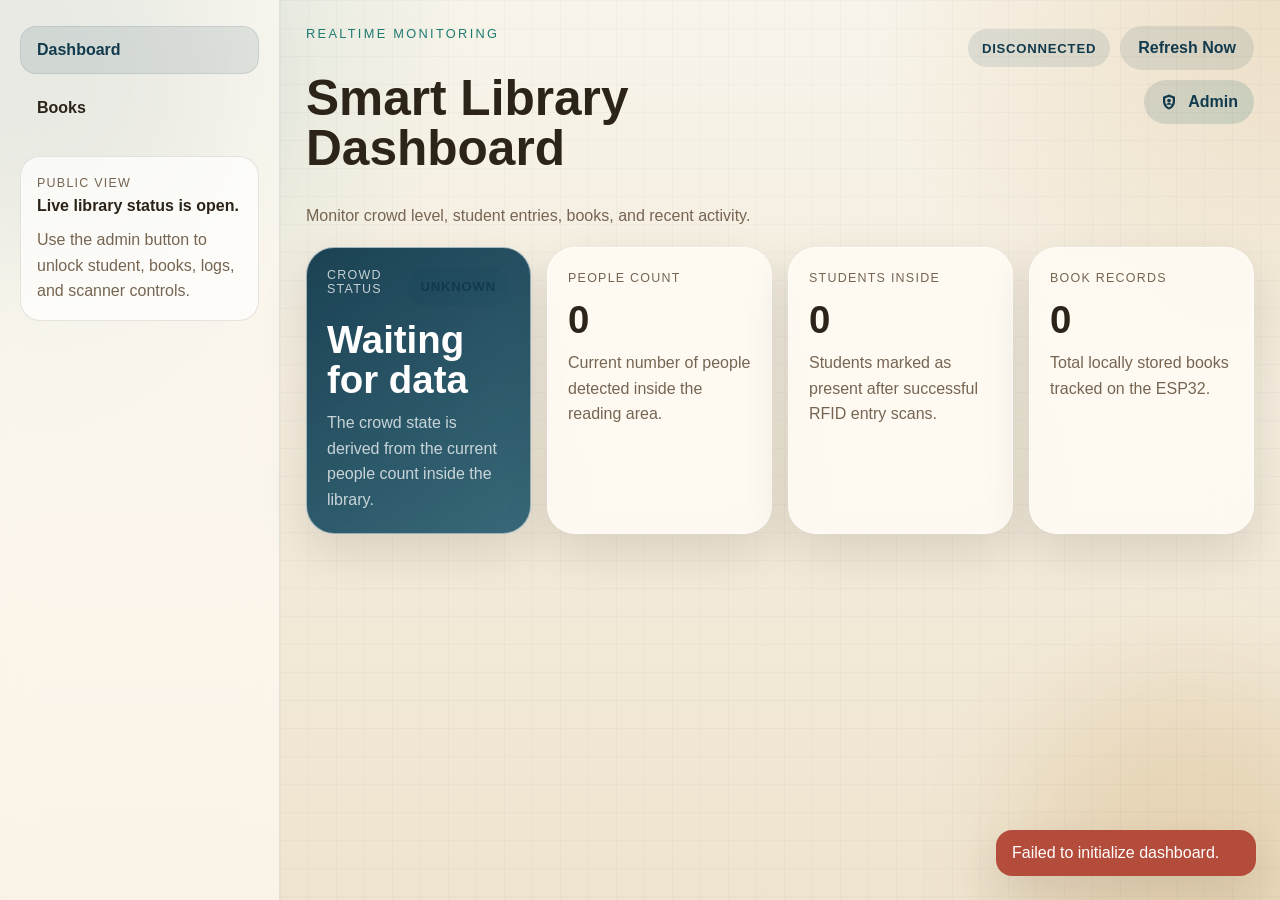
==== index.html @ f6515e4e "renamed folders" ====
<!DOCTYPE html>
<html lang="en">
<head>
  <meta charset="UTF-8">
  <meta name="viewport" content="width=device-width, initial-scale=1.0, maximum-scale=1.0, user-scalable=yes">
  <title>Smart Library Dashboard</title>
  <link rel="stylesheet" href="smart_library.css">
</head>
<body>
  <div class="background-glow background-glow-left"></div>
  <div class="background-glow background-glow-right"></div>

  <div id="appShell" class="shell">
    <aside class="sidebar">
      <div class="brand-block" style="display: none;">
        <p class="eyebrow">Embedded Admin</p>
        <h2>Library Node</h2>
        <p class="brand-copy">ESP32 access point, local server, and local storage in one device.</p>
      </div>
      <nav class="sidebar-nav" aria-label="Primary">
        <button class="nav-link active" data-view="dashboardView" type="button">Dashboard</button>
        <button class="nav-link admin-only" data-view="studentsView" type="button">Students</button>
        <button class="nav-link" data-view="booksView" type="button">Books</button>
        <button class="nav-link admin-only" data-view="logsView" type="button">Logs</button>
        <button class="nav-link admin-only" data-view="actionsView" type="button">Actions</button>
      </nav>

      <div id="publicNotice" class="sidebar-card public-notice">
        <span class="meta-label">Public View</span>
        <strong>Live library status is open.</strong>
        <p class="brand-copy">Use the admin button to unlock student, books, logs, and scanner controls.</p>
      </div>

      <div class="sidebar-footer admin-only">
        <div class="sidebar-card">
          <span class="meta-label">Access Point</span>
          <strong id="apNameLabel">Library-ESP32</strong>
        </div>
        <div class="sidebar-card">
          <span class="meta-label">Local Address</span>
          <strong id="ipAddressLabel">192.168.4.1</strong>
        </div>
      </div>
    </aside>

    <div class="content-shell">
      <header class="topbar">
        <div>
          <p class="eyebrow">Realtime Monitoring</p>
          <h1>Smart Library Dashboard</h1>
          <p class="topbar-copy">Monitor crowd level, student entries, books, and recent activity.</p>
        </div>

        <div class="topbar-actions">
          <span id="connectionBadge" class="status-chip status-neutral">Disconnected</span>
          <button id="refreshButton" class="secondary-button" type="button">Refresh Now</button>
          <button id="adminLoginButton" class="admin-button" type="button" aria-label="Admin login">
            <svg viewBox="0 0 24 24" aria-hidden="true" focusable="false">
              <path d="M12 2 4 5v6c0 5 3.4 9.7 8 11 4.6-1.3 8-6 8-11V5l-8-3Zm0 3.2 5 1.9v3.9c0 3.7-2.2 7.1-5 8.4-2.8-1.3-5-4.7-5-8.4V7.1l5-1.9Zm0 2.3a2.5 2.5 0 1 0 0 5 2.5 2.5 0 0 0 0-5Zm-4 8.3c1.1-1.8 2.6-2.8 4-2.8s2.9 1 4 2.8H8Z"></path>
            </svg>
            <span>Admin</span>
          </button>
          <div id="adminProfile" class="admin-profile hidden" aria-label="Administrator">
            <span class="admin-avatar">👤</span>
            <span class="admin-label">Admin</span>
          </div>
          <button id="logoutButton" class="ghost-button hidden" type="button">Logout</button>
        </div>
      </header>

      <main class="main-content">
        <section id="dashboardView" class="view active">
          <div class="card-grid">
            <article class="info-card crowd-card">
              <div class="card-head">
                <span class="meta-label">Crowd Status</span>
                <span id="crowdBadge" class="status-chip status-neutral">Unknown</span>
              </div>
              <h3 id="crowdValue">Waiting for data</h3>
              <p class="card-copy">The crowd state is derived from the current people count inside the library.</p>
            </article>

            <article class="info-card">
              <span class="meta-label">People Count</span>
              <h3 id="peopleCountValue">0</h3>
              <p class="card-copy">Current number of people detected inside the reading area.</p>
            </article>

            <article class="info-card">
              <span class="meta-label">Students Inside</span>
              <h3 id="studentsInsideValue">0</h3>
              <p class="card-copy">Students marked as present after successful RFID entry scans.</p>
            </article>

            <article class="info-card">
              <span class="meta-label">Book Records</span>
              <h3 id="booksTotalValue">0</h3>
              <p class="card-copy">Total locally stored books tracked on the ESP32.</p>
            </article>
          </div>

          <div class="dashboard-grid">
            <article id="esp32StatusPanel" class="panel admin-only">
              <div class="panel-head">
                <div>
                  <span class="meta-label">System Health</span>
                  <h2>ESP32 Status</h2>
                </div>
                <span id="lastSyncLabel" class="subtle-text">Never synced</span>
              </div>

              <div class="health-grid">
                <div class="health-item">
                  <span class="meta-label">Free Heap</span>
                  <strong id="heapValue">0 B</strong>
                </div>
                <div class="health-item">
                  <span class="meta-label">Storage Used</span>
                  <strong id="storageValue">0%</strong>
                </div>
                <div class="health-item">
                  <span class="meta-label">Server State</span>
                  <strong id="serverStateValue">Idle</strong>
                </div>
                <div class="health-item">
                  <span class="meta-label">Uptime</span>
                  <strong id="uptimeValue">0s</strong>
                </div>
              </div>
            </article>

            <article class="panel admin-only">
              <div class="panel-head">
                <div>
                  <span class="meta-label">Recent Activity</span>
                  <h2>Live Feed</h2>
                </div>
              </div>
              <ul id="activityFeed" class="activity-feed"></ul>
            </article>
          </div>
        </section>

        <section id="studentsView" class="view">
          <article class="panel">
            <div class="panel-head">
              <div>
                <span class="meta-label">RFID Attendance</span>
                <h2>Students</h2>
              </div>
              <span id="studentTableMeta" class="subtle-text">0 records</span>
            </div>

            <div class="table-shell">
              <table>
                <thead>
                  <tr>
                    <th>ID</th>
                    <th>Name</th>
                    <th>Status</th>
                    <th>Entry Time</th>
                    <th>Exit Time</th>
                    <th class="admin-only">Actions</th>
                  </tr>
                </thead>
                <tbody id="studentsTableBody"></tbody>
              </table>
            </div>
          </article>
        </section>

        <!-- Books View – Bookshelf layout -->
        <section id="booksView" class="view">
          <article class="panel bookshelf-panel">
            <div class="panel-head">
              <div>
                <span class="meta-label">Barcode Inventory</span>
                <h2>Books</h2>
              </div>
              <div class="panel-actions">
                <!-- Admin camera trigger -->
                <button id="cameraAddBookBtn" class="camera-trigger admin-only" type="button" title="Add book via camera">
                  <svg viewBox="0 0 24 24" width="20" height="20" fill="currentColor">
                    <path d="M4 4h3l2-2h6l2 2h3a2 2 0 0 1 2 2v12a2 2 0 0 1-2 2H4a2 2 0 0 1-2-2V6a2 2 0 0 1 2-2zm8 3a5 5 0 1 0 0 10 5 5 0 0 0 0-10zm0 2a3 3 0 1 1 0 6 3 3 0 0 1 0-6z"/>
                  </svg>
                  <span>Scan Book</span>
                </button>
                <!-- Public borrow button (visible to non-admin) -->
                <button id="publicBorrowBtn" class="borrow-trigger public-only" type="button">
                  <span>📖 Borrow a Book</span>
                </button>
                <span id="bookShelfMeta" class="subtle-text">0 books</span>
              </div>
            </div>
                        <!-- Bookshelf container (dynamic) -->
            <div id="bookshelfContainer" class="bookshelf-container">
              <!-- Shelves will be rendered here by JavaScript -->
              <div class="empty-state">Loading bookshelf...</div>
            </div>
          </article>
        </section>

        <section id="logsView" class="view">
          <article class="panel">
            <div class="panel-head">
              <div>
                <span class="meta-label">Local Event History</span>
                <h2>Logs</h2>
              </div>
              <span id="logsTableMeta" class="subtle-text">0 events</span>
            </div>

            <div class="table-shell">
              <table>
                <thead>
                  <tr>
                    <th>Time</th>
                    <th>Type</th>
                    <th>Message</th>
                  </tr>
                </thead>
                <tbody id="logsTableBody"></tbody>
              </table>
            </div>
          </article>
        </section>

        <section id="actionsView" class="view">
          <div class="action-grid">
            <article class="panel">
              <div class="panel-head">
                <div>
                  <span class="meta-label">Manual Test Tool</span>
                  <h2>RFID Transaction</h2>
                </div>
              </div>

              <form id="rfidForm" class="action-form" novalidate>
                <label class="field">
                  <span>Student ID</span>
                  <input id="rfidIdInput" name="studentId" type="text" placeholder="Example: STU-1001" required>
                </label>

                <label class="field">
                  <span>Student Name</span>
                  <input id="rfidNameInput" name="studentName" type="text" placeholder="Example: Sara Hassan">
                </label>

                <label class="field">
                  <span>Action</span>
                  <select id="rfidActionInput" name="rfidAction">
                    <option value="toggle">Toggle Entry / Exit</option>
                    <option value="entry">Force Entry</option>
                    <option value="exit">Force Exit</option>
                  </select>
                </label>

                <button id="rfidSubmitButton" type="submit" class="primary-button">Send RFID Scan</button>
                <p class="form-help">Posts JSON to <code>/rfid</code> and refreshes the local tables after success.</p>
              </form>
            </article>

            <article class="panel">
              <div class="panel-head">
                <div>
                  <span class="meta-label">Manual Test Tool</span>
                  <h2>Barcode Transaction</h2>
                </div>
              </div>

              <form id="barcodeForm" class="action-form" novalidate>
                <label class="field">
                  <span>Book Code</span>
                  <input id="barcodeCodeInput" name="bookCode" type="text" placeholder="Example: BK-2001" required>
                </label>

                <label class="field">
                  <span>Book Title</span>
                  <input id="barcodeTitleInput" name="bookTitle" type="text" placeholder="Example: Embedded Systems Basics">
                </label>

                <label class="field">
                  <span>Author</span>
                  <input id="barcodeAuthorInput" name="bookAuthor" type="text" placeholder="Example: A. Naguib">
                </label>

                <label class="field">
                  <span>Action</span>
                  <select id="barcodeActionInput" name="barcodeAction">
                    <option value="lookup">Check Status</option>
                    <option value="add">Add Book</option>
                    <option value="borrow">Borrow Book</option>
                    <option value="return">Return Book</option>
                  </select>
                </label>

                <label class="field">
                  <span>Holder Student ID</span>
                  <input id="barcodeHolderInput" name="holderId" type="text" placeholder="Optional for borrow / return">
                </label>

                <button id="barcodeSubmitButton" type="submit" class="primary-button">Send Barcode Scan</button>
                <p class="form-help">Posts JSON to <code>/barcode</code> for lookup, add, borrow, or return operations.</p>
              </form>
            </article>
          </div>
        </section>
      </main>
    </div>
  </div>

  <!-- Login Modal -->
  <div id="loginModal" class="modal hidden" role="dialog" aria-modal="true" aria-labelledby="loginModalTitle">
    <div class="modal-backdrop" data-close-modal="true"></div>
    <div class="modal-card">
      <button id="closeLoginModalButton" class="modal-close" type="button" aria-label="Close admin login">X</button>

      <div class="login-copy modal-copy">
        <p class="eyebrow">Admin Access</p>
        <h2 id="loginModalTitle">Unlock Dashboard Controls</h2>
        <p class="login-text">
          Public users can view the library status. Admin login unlocks student records, books, logs, and scan actions.
        </p>
        <div class="login-meta">
          <div class="meta-item">
            <span class="meta-label">Default Username</span>
            <strong>admin</strong>
          </div>
          <div class="meta-item">
            <span class="meta-label">Default Password</span>
            <strong>library123</strong>
          </div>
        </div>
      </div>

      <form id="loginForm" class="login-form modal-form" novalidate>
        <label class="field">
          <span>Username</span>
          <input id="usernameInput" name="username" type="text" placeholder="Enter admin username" autocomplete="username" required>
        </label>

        <label class="field">
          <span>Password</span>
          <input id="passwordInput" name="password" type="password" placeholder="Enter password" autocomplete="current-password" required>
        </label>

        <button type="submit" class="primary-button">Unlock Dashboard</button>
        <p id="loginError" class="form-error" aria-live="polite"></p>
      </form>
    </div>
  </div>

  <!-- Book Tooltip (for shelf hover) -->
  <div id="bookTooltip" class="book-tooltip hidden"></div>

  <!-- Book Detail Card (enlarged view) -->
  <div id="bookCard" class="book-card hidden">
    <div class="book-card-inner">
      <button class="book-card-close" id="closeBookCardBtn" type="button">✕</button>
      <div class="book-card-cover" id="bookCardCover">
        <span class="book-card-title" id="bookCardTitle"></span>
      </div>
      <div class="book-card-body">
        <div class="book-card-status" id="bookCardStatus"></div>
        <div class="book-card-author" id="bookCardAuthor"></div>
        <div class="book-card-borrower" id="bookCardBorrower"></div>
      </div>
    </div>
  </div>

  <!-- Camera Capture Modal -->
  <div id="cameraModal" class="modal hidden" role="dialog" aria-modal="true" aria-labelledby="cameraModalTitle">
    <div class="modal-backdrop" data-close-modal="true"></div>
    <div class="modal-card camera-modal-card">
      <button class="modal-close" id="closeCameraModalBtn" type="button">✕</button>
      <div class="camera-modal-content">
        <h3 id="cameraModalTitle">Add New Book</h3>
        
        <div id="step1Barcode">
          <p class="camera-hint">Step 1: Scan the book's barcode (Mandatory)</p>
          <div id="admin-qr-reader" style="width:100%; border-radius: 12px; overflow: hidden; border: 1px solid var(--line);"></div>
        </div>

        <div id="step2Cover" class="hidden">
          <p class="camera-hint" style="color: var(--green); font-weight: bold;">✅ Barcode Scanned! Now, capture the cover.</p>
          <div class="camera-preview">
            <video id="cameraVideo" autoplay playsinline></video>
            <canvas id="cameraCanvas" class="hidden"></canvas>
          </div>
          <div class="camera-controls">
            <button id="capturePhotoBtn" class="primary-button" type="button">Capture Cover</button>
            <button id="retakePhotoBtn" class="secondary-button hidden" type="button">Retake</button>
          </div>
        </div>

        <form id="cameraBookForm" class="action-form hidden" novalidate style="margin-top: 16px;">
          <label class="field">
            <span>Book Code (Auto-filled)</span>
            <input id="cameraBookCode" type="text" readonly required style="background: var(--line); cursor: not-allowed;">
          </label>
          <label class="field">
            <span>Title</span>
            <input id="cameraBookTitle" type="text" placeholder="Example: Embedded Systems" required>
          </label>
          <label class="field">
            <span>Author</span>
            <input id="cameraBookAuthor" type="text" placeholder="Author name">
          </label>
          <input type="hidden" id="cameraImageData">
          <button type="submit" class="primary-button" style="width: 100%;">Save to ESP32 & SD Card</button>
        </form>
      </div>
    </div>
  </div>

  <!-- Edit Student Modal -->
  <div id="editStudentModal" class="modal hidden" role="dialog" aria-modal="true" aria-labelledby="editStudentModalTitle">
    <div class="modal-backdrop" data-close-modal="true"></div>
    <div class="modal-card small-modal">
      <button class="modal-close" id="closeEditStudentModalBtn" type="button">✕</button>
      <h3 id="editStudentModalTitle">Edit Student Name</h3>
      <form id="editStudentForm" class="modal-form" novalidate>
        <input type="hidden" id="editStudentId">
        <label class="field">
          <span>Full Name</span>
          <input id="editStudentName" type="text" placeholder="Student name" required>
        </label>
        <button type="submit" class="primary-button">Save Changes</button>
        <p id="editStudentError" class="form-error"></p>
      </form>
    </div>
  </div>

  <!-- Delete Confirmation Modal -->
  <div id="deleteConfirmModal" class="modal hidden" role="dialog" aria-modal="true">
    <div class="modal-backdrop" data-close-modal="true"></div>
    <div class="modal-card small-modal confirm-modal">
      <h3>Confirm Deletion</h3>
      <p id="deleteConfirmMessage">Are you sure you want to remove this student?</p>
      <div class="modal-actions">
        <button id="confirmDeleteBtn" class="danger-button">Delete</button>
        <button class="secondary-button" data-close-modal="true">Cancel</button>
      </div>
    </div>
  </div>

  <!-- Student Borrow Flow Modal -->
  <div id="borrowFlowModal" class="modal hidden" role="dialog" aria-modal="true" aria-labelledby="borrowFlowTitle">
    <div class="modal-backdrop" data-close-modal="true"></div>
    <div class="modal-card small-modal borrow-modal">
      <button class="modal-close" id="closeBorrowModalBtn" type="button">✕</button>
      <h3 id="borrowFlowTitle">Borrow a Book</h3>
      <div id="borrowStep1" class="borrow-step">
        <p class="step-hint">Step 1: Enter book code or scan barcode</p>
        
        <button id="startScannerBtn" class="secondary-button" type="button" style="width: 100%; margin-bottom: 16px; display: flex; justify-content: center; align-items: center; gap: 8px;">
          <svg width="20" height="20" viewBox="0 0 24 24" fill="none" stroke="currentColor" stroke-width="2" stroke-linecap="round" stroke-linejoin="round">
            <path d="M3 7V5a2 2 0 0 1 2-2h2"></path><path d="M17 3h2a2 2 0 0 1 2 2v2"></path><path d="M21 17v2a2 2 0 0 1-2 2h-2"></path><path d="M7 21H5a2 2 0 0 1-2-2v-2"></path>
            <line x1="7" y1="12" x2="17" y2="12"></line>
          </svg>
          Open Camera to Scan
        </button>

        <div id="qr-reader" class="hidden" style="width:100%; margin-bottom: 16px; border-radius: 12px; overflow: hidden; border: 1px solid var(--line);"></div>
        
        <label class="field">
          <span>Book Code</span>
          <input id="borrowBookCode" type="text" placeholder="Example: BK-01" required>
        </label>
        <div style="display: flex; gap: 8px; margin-top: 12px;">
          <button id="nextToStep2" class="primary-button" type="button" style="flex: 1;">Next: Scan RFID</button>
          <button id="nextToNationalId" class="secondary-button" type="button" style="flex: 1;">Use National ID</button>
        </div>
      </div>
      <div id="borrowStep2" class="borrow-step hidden">
        <p class="step-hint">Step 2: Scan your student RFID card</p>
        <label class="field">
          <span>Student ID</span>
          <input id="borrowStudentId" type="text" placeholder="Scan or enter student ID" required>
        </label>
        <div class="step-actions">
          <button id="backToStep1" class="secondary-button">Back</button>
          <button id="confirmBorrow" class="primary-button">Confirm Borrow</button>
        </div>
      </div>
      <div id="borrowStep3" class="borrow-step hidden">
        <div class="borrow-success">
          <span class="success-icon">✅</span>
          <p class="success-message">Borrow successful!</p>
          <p id="borrowResultDetails" class="result-details"></p>
          <button id="closeBorrowSuccess" class="primary-button">Done</button>
        </div>
      </div>
      <p id="borrowError" class="form-error"></p>
    </div>
  </div>

  <div id="toast" class="toast" role="status" aria-live="polite"></div>

  <script src="/html5-qrcode.min.js"></script>
  <script src="smart_library.js"></script>
</body>
</html>
---- smart_library.css ----
:root {
  --bg: #f4efe4;
  --bg-deep: #e7dcc7;
  --surface: rgba(255, 252, 245, 0.86);
  --surface-strong: #fffdf8;
  --line: rgba(58, 45, 31, 0.12);
  --text: #2c2319;
  --muted: #766552;
  --navy: #113a4d;
  --teal: #1f7a72;
  --amber: #b67416;
  --red: #b14334;
  --green: #2d6f4a;
  --shadow: 0 18px 45px rgba(32, 25, 17, 0.12);
  --radius-xl: 28px;
  --radius-lg: 20px;
  --radius-md: 14px;
  --radius-sm: 10px;
  --sidebar-width: 280px;
  --font-ui: "Trebuchet MS", "Segoe UI", sans-serif;
  --font-heading: Georgia, "Times New Roman", serif;
}

*,
*::before,
*::after {
  box-sizing: border-box;
}

html {
  scroll-behavior: smooth;
}

body {
  margin: 0;
  min-height: 100vh;
  font-family: var(--font-ui);
  color: var(--text);
  background:
    radial-gradient(circle at top left, rgba(31, 122, 114, 0.18), transparent 30%),
    radial-gradient(circle at top right, rgba(182, 116, 22, 0.16), transparent 26%),
    linear-gradient(180deg, #f8f4ea 0%, #efe4cf 100%);
  overflow-x: hidden;
}

body.modal-open {
  overflow: hidden;
  overflow-y: auto;
}

img,
svg,
canvas {
  max-width: 100%;
}

body::before {
  content: "";
  position: fixed;
  inset: 0;
  background-image:
    linear-gradient(rgba(17, 58, 77, 0.028) 1px, transparent 1px),
    linear-gradient(90deg, rgba(17, 58, 77, 0.028) 1px, transparent 1px);
  background-size: 28px 28px;
  pointer-events: none;
  z-index: 0;
}

button,
input,
select {
  font: inherit;
}

button {
  cursor: pointer;
  /* Improve touch targets */
  min-height: 44px;
  min-width: 44px;
}

.background-glow {
  position: fixed;
  width: 340px;
  height: 340px;
  border-radius: 999px;
  filter: blur(56px);
  opacity: 0.36;
  pointer-events: none;
  z-index: 0;
}

.background-glow-left {
  top: -80px;
  left: -120px;
  background: rgba(17, 58, 77, 0.42);
}

.background-glow-right {
  right: -80px;
  bottom: -120px;
  background: rgba(182, 116, 22, 0.38);
}

.hidden {
  display: none !important;
}

/* Conditional visibility classes */
body:not(.authenticated) .admin-only {
  display: none;
}

body.authenticated .public-only {
  display: none;
}

body:not(.authenticated) .dashboard-grid {
  grid-template-columns: 1fr;
}

body.authenticated .public-notice {
  display: none;
}

.eyebrow {
  margin: 0 0 8px;
  font-size: 0.8rem;
  letter-spacing: 0.18em;
  text-transform: uppercase;
  color: var(--teal);
}

.meta-label {
  font-size: 0.78rem;
  letter-spacing: 0.1em;
  text-transform: uppercase;
  color: var(--muted);
}

.subtle-text {
  color: var(--muted);
  font-size: 0.92rem;
}

/* ===== Layout ===== */
.shell {
  position: relative;
  z-index: 1;
  display: grid;
  grid-template-columns: var(--sidebar-width) 1fr;
  min-height: 100vh;
}

.sidebar {
  display: flex;
  flex-direction: column;
  gap: 24px;
  padding: 26px 20px;
  border-right: 1px solid rgba(17, 58, 77, 0.1);
  background: rgba(255, 251, 243, 0.68);
  backdrop-filter: blur(16px);
}

.brand-block {
  padding: 18px;
  border-radius: var(--radius-xl);
  background: linear-gradient(180deg, rgba(255, 255, 255, 0.84), rgba(246, 239, 226, 0.92));
  border: 1px solid var(--line);
}

.brand-copy {
  margin: 12px 0 0;
  color: var(--muted);
  line-height: 1.6;
}

.sidebar-nav {
  display: grid;
  gap: 10px;
}

.nav-link {
  display: flex;
  align-items: center;
  justify-content: flex-start;
  padding: 14px 16px;
  border: 1px solid transparent;
  border-radius: 16px;
  background: transparent;
  color: var(--text);
  font-weight: 700;
  transition: background 0.2s ease, border-color 0.2s ease;
}

.nav-link.active {
  background: rgba(17, 58, 77, 0.1);
  border-color: rgba(17, 58, 77, 0.1);
  color: var(--navy);
}

.sidebar-footer {
  display: grid;
  gap: 12px;
  margin-top: auto;
}

.sidebar-card {
  padding: 16px;
  border-radius: var(--radius-lg);
  background: rgba(255, 255, 255, 0.7);
  border: 1px solid var(--line);
}

.sidebar-card strong {
  display: block;
  margin-top: 6px;
}

.public-notice p {
  margin-bottom: 0;
}

.content-shell {
  padding: 26px;
  min-width: 0;
}

.topbar {
  display: flex;
  align-items: flex-start;
  justify-content: space-between;
  gap: 18px;
  margin-bottom: 22px;
}

.topbar h1 {
  font-size: clamp(2rem, 4vw, 3.1rem);
  line-height: 1;
}

.topbar-copy {
  margin: 10px 0 0;
  color: var(--muted);
}

.topbar-actions {
  display: flex;
  flex-wrap: wrap;
  gap: 10px;
  align-items: center;
  justify-content: flex-end;
}

.main-content {
  display: grid;
  gap: 18px;
  min-width: 0;
}

.view {
  display: none;
}

.view.active {
  display: block;
  animation: fadeUp 0.35s ease;
}

@keyframes fadeUp {
  from { opacity: 0; transform: translateY(10px); }
  to { opacity: 1; transform: translateY(0); }
}

.card-grid {
  display: grid;
  grid-template-columns: repeat(auto-fit, minmax(220px, 1fr));
  gap: 16px;
  margin-bottom: 18px;
}

.info-card,
.panel {
  border-radius: var(--radius-xl);
  background: var(--surface);
  border: 1px solid rgba(255, 255, 255, 0.55);
  box-shadow: var(--shadow);
  backdrop-filter: blur(16px);
}

.info-card {
  padding: 20px;
}

.card-head,
.panel-head {
  display: flex;
  align-items: flex-start;
  justify-content: space-between;
  gap: 12px;
}

.info-card h3 {
  margin: 14px 0 10px;
  font-size: clamp(1.5rem, 3vw, 2.5rem);
  line-height: 1.05;
}

.card-copy {
  margin: 0;
  color: var(--muted);
  line-height: 1.6;
}

.crowd-card {
  background: linear-gradient(145deg, rgba(17, 58, 77, 0.96), rgba(30, 86, 106, 0.88));
  color: #fff;
}

.crowd-card .meta-label,
.crowd-card .card-copy {
  color: rgba(255, 255, 255, 0.74);
}

.dashboard-grid,
.action-grid {
  display: grid;
  grid-template-columns: 1.1fr 0.9fr;
  gap: 18px;
}

.panel {
  padding: 22px;
}

.health-grid {
  display: grid;
  grid-template-columns: repeat(auto-fit, minmax(160px, 1fr));
  gap: 14px;
  margin-top: 20px;
}

.health-item {
  padding: 16px;
  border-radius: 18px;
  background: rgba(255, 255, 255, 0.62);
  border: 1px solid var(--line);
}

.health-item strong {
  display: block;
  margin-top: 10px;
  font-size: 1.18rem;
}

.activity-feed {
  list-style: none;
  margin: 18px 0 0;
  padding: 0;
  display: grid;
  gap: 12px;
}

.activity-feed li {
  padding: 14px 16px;
  border-radius: 18px;
  background: rgba(255, 255, 255, 0.62);
  border: 1px solid var(--line);
}

.activity-title {
  display: flex;
  align-items: center;
  justify-content: space-between;
  gap: 10px;
  margin-bottom: 8px;
  font-weight: 700;
}

.activity-message {
  margin: 0;
  color: var(--muted);
  line-height: 1.55;
}

.table-shell {
  overflow: auto;
  margin-top: 18px;
  border-radius: 18px;
  border: 1px solid var(--line);
  background: rgba(255, 255, 255, 0.6);
  min-width: 0;
}

table {
  width: 100%;
  border-collapse: collapse;
  min-width: 720px;
}

thead th {
  position: sticky;
  top: 0;
  background: rgba(244, 239, 228, 0.92);
  color: var(--navy);
  z-index: 1;
}

th,
td {
  padding: 14px 16px;
  border-bottom: 1px solid var(--line);
  text-align: left;
  vertical-align: top;
}

tbody tr:hover {
  background: rgba(17, 58, 77, 0.03);
}

.pill {
  display: inline-flex;
  align-items: center;
  justify-content: center;
  min-width: 96px;
  padding: 8px 12px;
  border-radius: 999px;
  font-size: 0.82rem;
  font-weight: 700;
  text-transform: uppercase;
  letter-spacing: 0.06em;
}

.status-chip {
  display: inline-flex;
  align-items: center;
  justify-content: center;
  min-height: 38px;
  padding: 8px 14px;
  border-radius: 999px;
  font-size: 0.82rem;
  font-weight: 700;
  letter-spacing: 0.06em;
  text-transform: uppercase;
}

.status-empty { background: rgba(45, 111, 74, 0.14); color: var(--green); }
.status-moderate { background: rgba(182, 116, 22, 0.14); color: var(--amber); }
.status-crowded { background: rgba(177, 67, 52, 0.14); color: var(--red); }
.status-inside, .status-available, .status-success { background: rgba(45, 111, 74, 0.14); color: var(--green); }
.status-outside, .status-borrowed, .status-warning { background: rgba(182, 116, 22, 0.14); color: var(--amber); }
.status-error, .status-overdue { background: rgba(177, 67, 52, 0.14); color: var(--red); }
.status-neutral { background: rgba(17, 58, 77, 0.1); color: var(--navy); }

.empty-state {
  padding: 24px;
  color: var(--muted);
  text-align: center;
}

/* ===== Admin Profile ===== */
.admin-profile {
  display: flex;
  align-items: center;
  gap: 8px;
  padding: 6px 14px 6px 10px;
  border-radius: 999px;
  background: rgba(17, 58, 77, 0.08);
  border: 1px solid var(--line);
}

.admin-avatar {
  font-size: 1.4rem;
  line-height: 1;
}

.admin-label {
  font-weight: 700;
  font-size: 0.9rem;
  color: var(--navy);
}

/* ===== Student Actions ===== */
.student-actions {
  display: flex;
  gap: 8px;
}

.icon-btn {
  background: none;
  border: 1px solid var(--line);
  border-radius: 8px;
  width: 32px;
  height: 32px;
  display: inline-flex;
  align-items: center;
  justify-content: center;
  color: var(--muted);
  transition: all 0.2s;
  padding: 0;
}

.icon-btn:hover {
  background: var(--surface-strong);
  border-color: var(--navy);
  color: var(--navy);
  transform: translateY(-1px);
}

.icon-btn.danger:hover {
  border-color: var(--red);
  color: var(--red);
}

/* ===== Bookshelf ===== */
.bookshelf-panel .panel-actions {
  display: flex;
  align-items: center;
  gap: 16px;
  flex-wrap: wrap;
}

.camera-trigger,
.borrow-trigger {
  display: flex;
  align-items: center;
  gap: 8px;
  padding: 8px 16px;
  border-radius: 999px;
  background: linear-gradient(135deg, var(--navy), #1c596d);
  color: #fff;
  border: none;
  font-weight: 600;
  transition: all 0.2s;
  min-height: 44px;
}

.borrow-trigger {
  background: linear-gradient(135deg, var(--teal), #2a9d8f);
}

.camera-trigger:hover,
.borrow-trigger:hover {
  transform: translateY(-2px);
  box-shadow: 0 8px 20px rgba(17, 58, 77, 0.3);
}

.bookshelf-container {
  margin-top: 20px;
}

.shelf-row {
  margin-bottom: 32px;
}

.shelf-label {
  font-family: var(--font-ui);
  font-size: 0.75rem;
  letter-spacing: 0.1em;
  text-transform: uppercase;
  color: var(--muted);
  margin-bottom: 8px;
  padding-left: 4px;
}

.shelf-scene {
  perspective: 900px;
  perspective-origin: 50% 120%;
}

.shelf-books {
  display: flex;
  gap: 6px;
  flex-wrap: nowrap;
  /* إضافة السطر التالي لتوسيط الكتب في الرف */
  justify-content: center;
  overflow-x: auto;
  padding: 1.2rem 1.2rem 0.4rem;
  background: rgba(0, 0, 0, 0.05);
  border-radius: 8px 8px 0 0;
  border: 1px solid var(--line);
  border-bottom: none;
  transform: rotateX(8deg);
  transform-origin: bottom center;
  transform-style: preserve-3d;
  scrollbar-width: none;
  min-height: 140px;
}

.shelf-books::-webkit-scrollbar {
  display: none;
}

.shelf-plank {
  height: 14px;
  background: linear-gradient(180deg, #a07040 0%, #7a5020 60%, #4a3010 100%);
  border-radius: 0 0 6px 6px;
  border: 1px solid rgba(0, 0, 0, 0.3);
  border-top: 2px solid #c8a070;
  box-shadow: 0 6px 12px rgba(0, 0, 0, 0.2);
}

/* Book spine */
.book {
  width: 46px;
  min-width: 46px;
  height: 120px;
  border-radius: 2px 6px 6px 2px;
  cursor: pointer;
  transition: transform 0.25s cubic-bezier(0.4, 0, 0.2, 1), box-shadow 0.25s;
  position: relative;
  display: flex;
  align-items: center;
  justify-content: center;
  border-left: 4px solid rgba(255, 255, 255, 0.15);
  flex-shrink: 0;
  box-shadow: 2px 4px 8px rgba(0, 0, 0, 0.2);
}

.book:hover {
  transform: translateY(-12px) scale(1.04);
  box-shadow: 0 12px 24px rgba(0, 0, 0, 0.3);
  z-index: 2;
}

.book.grabbed {
  transform: translateY(-36px) scale(1.2) rotate(-3deg) !important;
  box-shadow: 0 24px 48px rgba(0, 0, 0, 0.4), 0 0 0 3px var(--accent, var(--teal));
  z-index: 10;
  cursor: grabbing;
}

/* ... الأكواد السابقة الخاصة بـ .book ... */

.book.borrowed {
  opacity: 0.5;
  filter: grayscale(0.8);
  cursor: not-allowed;
  border: 2px dashed var(--red); /* إطار أحمر متقطع للفت الانتباه */
}

/* إضافة ملصق كلمة "مستعار" فوق الكتاب */
.borrowed-label {
  position: absolute;
  top: 50%;
  left: 50%;
  transform: translate(-50%, -50%) rotate(-90deg); /* تدوير النص ليتناسب مع الكتاب الرأسي */
  background: var(--red);
  color: white;
  padding: 4px 8px;
  font-size: 0.65rem;
  font-weight: bold;
  border-radius: 4px;
  pointer-events: none; /* لكي لا يعيق الضغط على الكتاب */
  text-transform: uppercase;
  letter-spacing: 0.1em;
  box-shadow: 0 2px 4px rgba(0,0,0,0.4);
}

/* ... باقي أكواد CSS مثل .book-spine ... */

.book-spine {
  writing-mode: vertical-lr;
  text-orientation: mixed;
  transform: rotate(180deg);
  font-size: 0.55rem;
  font-weight: 600;
  color: rgba(255, 255, 255, 0.95);
  line-height: 1.3;
  padding: 4px 0;
  max-height: 100px;
  overflow: hidden;
  text-overflow: ellipsis;
  white-space: nowrap;
  letter-spacing: 0.02em;
  pointer-events: none;
  text-shadow: 0 1px 2px rgba(0, 0, 0, 0.3);
}

/* ===== Book Tooltip ===== */
.book-tooltip {
  position: fixed;
  background: var(--surface-strong);
  border: 1px solid var(--line);
  border-radius: 12px;
  padding: 14px 18px;
  min-width: 200px;
  max-width: 280px;
  z-index: 200;
  pointer-events: none;
  box-shadow: var(--shadow);
  backdrop-filter: blur(8px);
}

.book-tooltip.show {
  display: block;
}

.tt-title {
  font-family: var(--font-heading);
  font-size: 1rem;
  font-weight: 700;
  margin-bottom: 6px;
  line-height: 1.3;
}

.tt-status {
  font-size: 0.8rem;
  display: flex;
  align-items: center;
  gap: 6px;
  font-weight: 600;
}

.tt-status.available { color: var(--green); }
.tt-status.borrowed { color: var(--amber); }

.tt-borrower {
  font-size: 0.8rem;
  color: var(--muted);
  margin-top: 6px;
}

/* ===== Book Card (enlarged) ===== */
.book-card {
  position: fixed;
  z-index: 300;
  pointer-events: none;
  animation: bookPop 0.25s ease-out;
}

.book-card.show {
  pointer-events: auto;
}

@keyframes bookPop {
  from { opacity: 0; transform: scale(0.7) rotate(-4deg); }
  to { opacity: 1; transform: scale(1) rotate(0deg); }
}

.book-card-inner {
  width: 180px;
  background: var(--surface-strong);
  border: 1px solid var(--line);
  border-radius: 14px;
  overflow: hidden;
  box-shadow: var(--shadow);
  backdrop-filter: blur(12px);
}

.book-card-cover {
  height: 200px;
  display: flex;
  align-items: center;
  justify-content: center;
  padding: 1rem;
  position: relative;
  background-size: cover;
}

.book-card-title {
  font-family: var(--font-heading);
  font-size: 0.9rem;
  font-weight: 700;
  text-align: center;
  color: #fff;
  text-shadow: 0 2px 6px rgba(0, 0, 0, 0.5);
  line-height: 1.3;
}

.book-card-close {
  position: absolute;
  top: 8px;
  right: 8px;
  width: 26px;
  height: 26px;
  border-radius: 50%;
  background: rgba(0, 0, 0, 0.5);
  border: none;
  color: #fff;
  font-size: 0.9rem;
  cursor: pointer;
  display: flex;
  align-items: center;
  justify-content: center;
}

.book-card-body {
  padding: 14px 16px;
  border-top: 1px solid var(--line);
}

.book-card-status {
  font-weight: 700;
  font-size: 0.8rem;
  display: flex;
  align-items: center;
  gap: 6px;
  margin-bottom: 4px;
}

.book-card-status.available { color: var(--green); }
.book-card-status.borrowed { color: var(--amber); }

.book-card-author,
.book-card-borrower {
  font-size: 0.8rem;
  color: var(--muted);
  margin-top: 4px;
}

/* ===== Modals ===== */
.modal {
  position: fixed;
  inset: 0;
  z-index: 5;
  display: grid;
  place-items: center;
  padding: 24px;
  overflow-y: auto;
}

.modal-backdrop {
  position: absolute;
  inset: 0;
  background: rgba(22, 18, 13, 0.46);
  backdrop-filter: blur(8px);
}

.modal-card {
  position: relative;
  z-index: 1;
  width: min(920px, 100%);
  display: grid;
  grid-template-columns: 1.05fr 0.95fr;
  gap: 18px;
  padding: 24px;
  border-radius: 30px;
  border: 1px solid rgba(255, 255, 255, 0.55);
  background: rgba(255, 252, 245, 0.95);
  box-shadow: var(--shadow);
}

.small-modal {
  max-width: 420px;
  display: block;
  padding: 28px;
}

.confirm-modal {
  text-align: center;
}

.modal-actions {
  display: flex;
  gap: 12px;
  justify-content: center;
  margin-top: 24px;
}

.danger-button {
  background: var(--red);
  color: #fff;
  border: none;
  border-radius: 999px;
  padding: 12px 24px;
  font-weight: 700;
  transition: all 0.2s;
  min-height: 44px;
}

.danger-button:hover {
  background: #9a3024;
  transform: translateY(-1px);
  box-shadow: 0 8px 16px rgba(177, 67, 52, 0.3);
}

/* ===== Borrow Flow Modal ===== */
.borrow-modal {
  max-width: 400px;
}

.borrow-step {
  margin-top: 16px;
}

.step-hint {
  color: var(--muted);
  margin-bottom: 16px;
  font-size: 0.95rem;
}

.step-actions {
  display: flex;
  gap: 12px;
  margin-top: 20px;
}

.borrow-success {
  text-align: center;
  padding: 20px 0;
}

.success-icon {
  font-size: 3rem;
  display: block;
  margin-bottom: 16px;
}

.success-message {
  font-size: 1.3rem;
  font-weight: 700;
  color: var(--green);
  margin-bottom: 8px;
}

.result-details {
  color: var(--muted);
  margin-bottom: 24px;
}

/* ===== Camera Modal ===== */
.camera-modal-card {
  max-width: 500px;
  padding: 20px;
  max-height: 90vh;
  overflow-y: auto;
}

.camera-modal-content h3 {
  margin-top: 0;
  margin-bottom: 6px;
  font-family: var(--font-heading);
}

.camera-hint {
  color: var(--muted);
  margin-bottom: 16px;
}

.camera-preview {
  background: #000;
  border-radius: 12px;
  overflow: hidden;
  margin-bottom: 16px;
  min-height: 240px;
  display: flex;
  align-items: center;
  justify-content: center;
}

.camera-preview video,
.camera-preview canvas {
  width: 100%;
  height: auto;
  display: block;
}

.camera-controls {
  display: flex;
  gap: 12px;
  margin-bottom: 20px;
}

/* ===== Form elements ===== */
.field {
  display: flex;
  flex-direction: column;
  gap: 8px;
}

.field span {
  font-weight: 700;
  color: var(--navy);
}

.field input,
.field select {
  width: 100%;
  padding: 14px 16px;
  border: 1px solid rgba(17, 58, 77, 0.16);
  border-radius: var(--radius-sm);
  background: rgba(255, 255, 255, 0.88);
  color: var(--text);
  transition: border-color 0.2s ease, box-shadow 0.2s ease, transform 0.2s ease;
  min-height: 44px;
}

.field input:focus,
.field select:focus {
  outline: none;
  border-color: rgba(31, 122, 114, 0.8);
  box-shadow: 0 0 0 4px rgba(31, 122, 114, 0.12);
  transform: translateY(-1px);
}

.primary-button,
.secondary-button,
.ghost-button {
  border: none;
  border-radius: 999px;
  padding: 13px 18px;
  font-weight: 700;
  transition: transform 0.2s ease, opacity 0.2s ease, box-shadow 0.2s ease, background 0.2s ease;
  min-height: 44px;
}

.primary-button:hover,
.secondary-button:hover,
.ghost-button:hover,
.nav-link:hover {
  transform: translateY(-1px);
}

.primary-button:disabled,
.secondary-button:disabled,
.ghost-button:disabled {
  opacity: 0.7;
  cursor: not-allowed;
}

.primary-button {
  background: linear-gradient(135deg, var(--navy), #1c596d);
  color: #fff;
  box-shadow: 0 12px 20px rgba(17, 58, 77, 0.18);
}

.secondary-button {
  background: rgba(17, 58, 77, 0.1);
  color: var(--navy);
}

.admin-button {
  display: inline-flex;
  align-items: center;
  justify-content: center;
  gap: 10px;
  border: none;
  border-radius: 999px;
  padding: 11px 16px;
  background: linear-gradient(135deg, rgba(17, 58, 77, 0.12), rgba(31, 122, 114, 0.18));
  color: var(--navy);
  font-weight: 700;
  min-height: 44px;
}

.admin-button svg {
  width: 18px;
  height: 18px;
  fill: currentColor;
}

.ghost-button {
  background: rgba(182, 116, 22, 0.12);
  color: var(--amber);
}

.form-error {
  min-height: 1.2rem;
  margin: 0;
  color: var(--red);
  font-size: 0.92rem;
}

.login-form {
  display: flex;
  flex-direction: column;
  justify-content: center;
  gap: 16px;
  border-radius: 26px;
  background: rgba(255, 255, 255, 0.62);
  border: 1px solid var(--line);
  padding: 18px;
}

.modal-close {
  position: absolute;
  top: 14px;
  right: 14px;
  width: 40px;
  height: 40px;
  border: none;
  border-radius: 999px;
  background: rgba(17, 58, 77, 0.08);
  color: var(--navy);
  font-weight: 700;
}

/* ===== Toast ===== */
.toast {
  position: fixed;
  right: 24px;
  bottom: 24px;
  min-width: 260px;
  max-width: 360px;
  padding: 14px 16px;
  border-radius: 16px;
  background: rgba(17, 58, 77, 0.92);
  color: #fff;
  box-shadow: var(--shadow);
  opacity: 0;
  transform: translateY(12px);
  pointer-events: none;
  transition: opacity 0.25s ease, transform 0.25s ease;
  z-index: 3;
}

.toast.show {
  opacity: 1;
  transform: translateY(0);
}

.toast.error {
  background: rgba(177, 67, 52, 0.94);
}

code {
  padding: 2px 6px;
  border-radius: 6px;
  background: rgba(17, 58, 77, 0.08);
  color: var(--navy);
}

/* ===== Responsive ===== */
@media (max-width: 1080px) {
  .shell {
    grid-template-columns: 1fr;
  }

  .sidebar {
    position: sticky;
    top: 0;
    z-index: 2;
    border-right: none;
    border-bottom: 1px solid rgba(17, 58, 77, 0.1);
  }

  .sidebar-nav {
    grid-template-columns: repeat(auto-fit, minmax(130px, 1fr));
  }

  .dashboard-grid,
  .action-grid,
  .login-card,
  .modal-card {
    grid-template-columns: 1fr;
  }
}

@media (max-width: 760px) {
  .content-shell,
  .sidebar,
  .login-panel {
    padding: 18px;
  }

  .sidebar {
    position: static;
  }

  .topbar {
    flex-direction: column;
  }

  .topbar-actions {
    justify-content: flex-start;
  }

  .login-copy h1,
  .topbar h1 {
    line-height: 1.04;
  }

  .login-meta {
    grid-template-columns: 1fr;
  }

  .login-card {
    padding: 18px;
    gap: 14px;
  }

  .login-copy,
  .login-form {
    padding: 8px;
  }

  .sidebar {
    gap: 14px;
  }

  .brand-copy {
    font-size: 0.95rem;
  }

  .sidebar-footer {
    grid-template-columns: repeat(2, minmax(0, 1fr));
  }

  .nav-link {
    justify-content: center;
    min-height: 46px;
    padding: 12px 14px;
  }

  .card-grid,
  .dashboard-grid,
  .action-grid {
    grid-template-columns: 1fr;
  }

  .topbar-actions {
    width: 100%;
  }

  .topbar-actions .status-chip,
  .topbar-actions .admin-button,
  .topbar-actions .secondary-button,
  .topbar-actions .ghost-button {
    flex: 1 1 calc(50% - 8px);
    justify-content: center;
  }

  .health-grid {
    grid-template-columns: repeat(2, minmax(0, 1fr));
  }

  .activity-title {
    flex-direction: column;
    align-items: flex-start;
  }

  .action-form .primary-button,
  .login-form .primary-button {
    width: 100%;
  }

  .table-shell {
    overflow: visible;
    border: none;
    background: transparent;
    margin-top: 14px;
  }

  table,
  thead,
  tbody,
  tr,
  th,
  td {
    display: block;
    width: 100%;
  }

  table {
    min-width: 0;
  }

  thead {
    position: absolute;
    width: 1px;
    height: 1px;
    padding: 0;
    margin: -1px;
    overflow: hidden;
    clip: rect(0, 0, 0, 0);
    white-space: nowrap;
    border: 0;
  }

  tbody {
    display: grid;
    gap: 12px;
  }

  tbody tr {
    display: grid;
    gap: 12px;
    padding: 16px;
    border-radius: 18px;
    border: 1px solid var(--line);
    background: rgba(255, 255, 255, 0.72);
    box-shadow: 0 10px 24px rgba(32, 25, 17, 0.08);
  }

  tbody tr:hover {
    background: rgba(255, 255, 255, 0.82);
  }

  td {
    display: flex;
    align-items: flex-start;
    justify-content: space-between;
    gap: 12px;
    padding: 0;
    border-bottom: none;
    font-size: 0.95rem;
  }

  td::before {
    content: attr(data-label);
    flex: 0 0 42%;
    max-width: 42%;
    font-size: 0.74rem;
    letter-spacing: 0.08em;
    text-transform: uppercase;
    color: var(--muted);
    font-weight: 700;
  }

  td .pill {
    margin-left: auto;
  }

  td.empty-state {
    display: block;
    text-align: center;
    padding: 8px 0;
  }

  td.empty-state::before {
    content: none;
  }

  .panel,
  .info-card,
  .brand-block,
  .login-form,
  .meta-item,
  .modal-card {
    border-radius: 22px;
  }

  /* Bookshelf responsive */
  .shelf-books {
    padding: 0.8rem 0.8rem 0.2rem;
    transform: rotateX(6deg);
  }

  .book {
    width: 38px;
    min-width: 38px;
    height: 100px;
  }

  .book-spine {
    font-size: 0.45rem;
  }

  .panel-actions {
    flex-direction: column;
    align-items: flex-start;
  }

  .camera-trigger,
  .borrow-trigger {
    width: 100%;
    justify-content: center;
  }
}

@media (max-width: 420px) {
  .content-shell,
  .sidebar,
  .login-panel {
    padding: 14px;
  }

  .topbar-actions {
    display: grid;
    grid-template-columns: 1fr;
  }

  .modal {
    padding: 14px;
  }

  .modal-card {
    padding: 18px;
  }

  .sidebar-footer {
    grid-template-columns: 1fr;
  }

  .health-grid {
    grid-template-columns: 1fr;
  }

  tbody tr {
    padding: 14px;
  }

  td {
    flex-direction: column;
    gap: 6px;
  }

  td::before {
    max-width: none;
  }

  td .pill {
    margin-left: 0;
  }

  .book {
    width: 34px;
    min-width: 34px;
    height: 90px;
  }

  .book-card-inner {
    width: 150px;
  }

  .book-card-cover {
    height: 160px;
  }
}
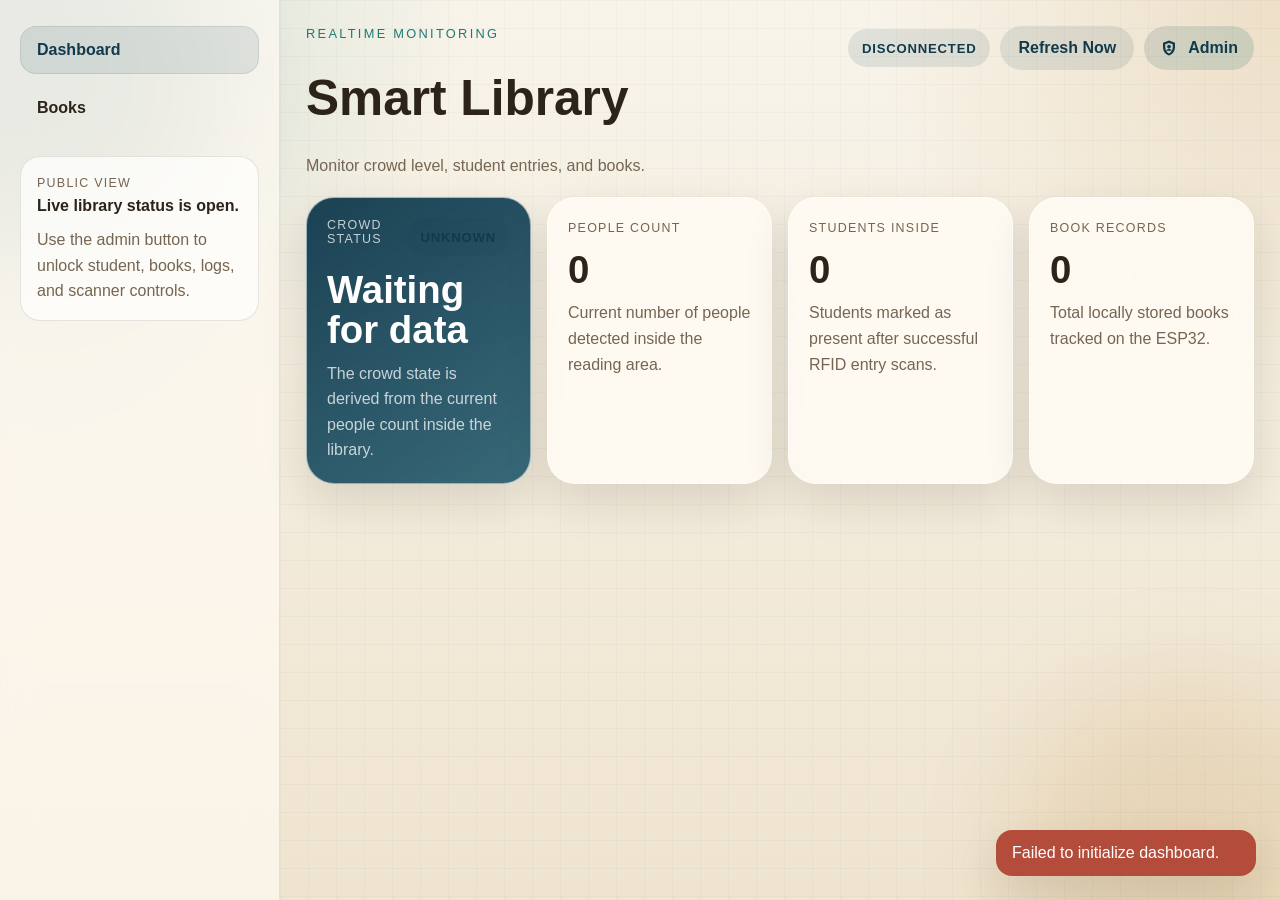
==== commit 92afe4e6: "Humburger icon" ====
--- a/index.html
+++ b/index.html
@@ -45,11 +45,20 @@
 
     <div class="content-shell">
       <header class="topbar">
-        <div>
-          <p class="eyebrow">Realtime Monitoring</p>
-          <h1>Smart Library Dashboard</h1>
-          <p class="topbar-copy">Monitor crowd level, student entries, books, and recent activity.</p>
-        </div>
+        <div style="display: flex; align-items: center; gap: 16px;">
+          
+          <button id="mobileMenuBtn" class="icon-btn mobile-only-btn" type="button" aria-label="Menu">
+            <svg viewBox="0 0 24 24" width="24" height="24" fill="currentColor"><path d="M3 4H21V6H3V4ZM3 11H21V13H3V11ZM3 18H21V20H3V18Z"></path></svg>
+          </button>
+          
+          <div>
+            <p class="eyebrow">Realtime Monitoring</p>
+            <h1>Smart Library</h1>
+            <p class="topbar-copy">Monitor crowd level, student entries, and books.</p>
+          </div>
+        </div>
+        
+        <div id="sidebarOverlay" class="sidebar-overlay hidden"></div>
 
         <div class="topbar-actions">
           <span id="connectionBadge" class="status-chip status-neutral">Disconnected</span>
--- a/smart_library.css
+++ b/smart_library.css
@@ -1,4 +1,4 @@
-:root {
+:root { /*Color*/
   --bg: #f4efe4;
   --bg-deep: #e7dcc7;
   --surface: rgba(255, 252, 245, 0.86);
@@ -1417,4 +1417,79 @@
   .book-card-cover {
     height: 160px;
   }
+}
+
+/* إخفاء الزر على الكمبيوتر كوضع افتراضي */
+.mobile-only-btn {
+  display: none !important;
+}
+
+/* طبقة التظليل خلف القائمة (مخفية افتراضياً) */
+.sidebar-overlay {
+  position: fixed;
+  inset: 0;
+  background: rgba(0, 0, 0, 0.4);
+  backdrop-filter: blur(4px);
+  z-index: 999;
+  display: none;
+  opacity: 0;
+  transition: opacity 0.3s ease;
+}
+
+.sidebar-overlay.show {
+  display: block;
+  opacity: 1;
+}
+
+/* إعدادات شاشة الموبايل فقط */
+@media (max-width: 760px) {
+
+
+  /* إظهار زر الهامبرغر وتجميله */
+  .mobile-only-btn {
+    display: inline-flex !important;
+    align-items: center;
+    justify-content: center;
+    width: 48px; 
+    height: 48px;
+    border-radius: 14px;
+    background: linear-gradient(135deg, #ffffff, rgba(255, 252, 245, 0.8));
+    border: 1px solid rgba(17, 58, 77, 0.15);
+    color: var(--navy);
+    flex-shrink: 0;
+    box-shadow: 0 4px 10px rgba(17, 58, 77, 0.08);
+    transition: all 0.3s cubic-bezier(0.4, 0, 0.2, 1);
+    
+    /* لكي يظهر فوق القائمة دائماً */
+    position: relative; 
+    z-index: 1001; 
+  }
+
+  /* إعادة اللون الأزرق الجميل عند اللمس أو وقوف الماوس */
+  .mobile-only-btn:hover,
+  .mobile-only-btn:active {
+    background: var(--navy);
+    color: #ffffff;
+    transform: scale(0.95); /* انكماش ناعم بدلاً من الارتفاع */
+    box-shadow: 0 4px 12px rgba(17, 58, 77, 0.2);
+  }
+  /* تحويل القائمة الجانبية لتصبح منزلقة */
+  .sidebar {
+    position: fixed !important;
+    top: 0;
+    left: 0;
+    bottom: 0;
+    width: 280px;
+    z-index: 1000;
+    transform: translateX(-100%); /* إخفائها خارج الشاشة يساراً */
+    transition: transform 0.3s cubic-bezier(0.4, 0, 0.2, 1);
+    box-shadow: none;
+    background: rgba(244, 239, 228, 0.95); /* لون خلفية صلب للموبايل */
+  }
+
+  /* الكلاس الذي سيضيفه الجافاسكريبت لفتح القائمة */
+  .sidebar.open {
+    transform: translateX(0);
+    box-shadow: 4px 0 24px rgba(0,0,0,0.15);
+  }
 }
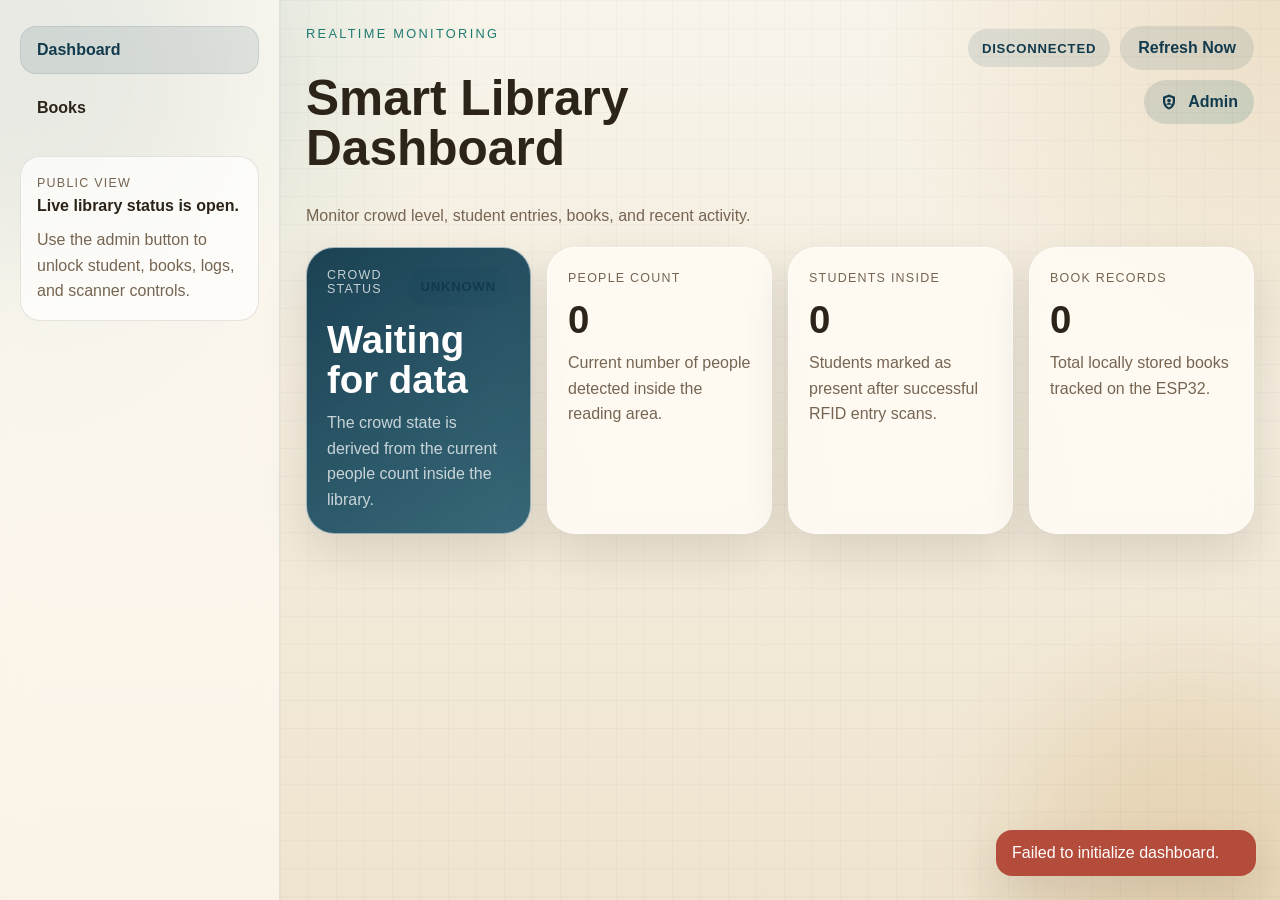
==== commit 9b65d6ac: "change1" ====
--- a/index.html
+++ b/index.html
@@ -1,6 +1,7 @@
 <!DOCTYPE html>
 <html lang="en">
 <head>
+  <link rel="icon"  href="favicon.ico">
   <meta charset="UTF-8">
   <meta name="viewport" content="width=device-width, initial-scale=1.0, maximum-scale=1.0, user-scalable=yes">
   <title>Smart Library Dashboard</title>
@@ -45,20 +46,11 @@
 
     <div class="content-shell">
       <header class="topbar">
-        <div style="display: flex; align-items: center; gap: 16px;">
-          
-          <button id="mobileMenuBtn" class="icon-btn mobile-only-btn" type="button" aria-label="Menu">
-            <svg viewBox="0 0 24 24" width="24" height="24" fill="currentColor"><path d="M3 4H21V6H3V4ZM3 11H21V13H3V11ZM3 18H21V20H3V18Z"></path></svg>
-          </button>
-          
-          <div>
-            <p class="eyebrow">Realtime Monitoring</p>
-            <h1>Smart Library</h1>
-            <p class="topbar-copy">Monitor crowd level, student entries, and books.</p>
-          </div>
-        </div>
-        
-        <div id="sidebarOverlay" class="sidebar-overlay hidden"></div>
+        <div>
+          <p class="eyebrow">Realtime Monitoring</p>
+          <h1>Smart Library Dashboard</h1>
+          <p class="topbar-copy">Monitor crowd level, student entries, books, and recent activity.</p>
+        </div>
 
         <div class="topbar-actions">
           <span id="connectionBadge" class="status-chip status-neutral">Disconnected</span>
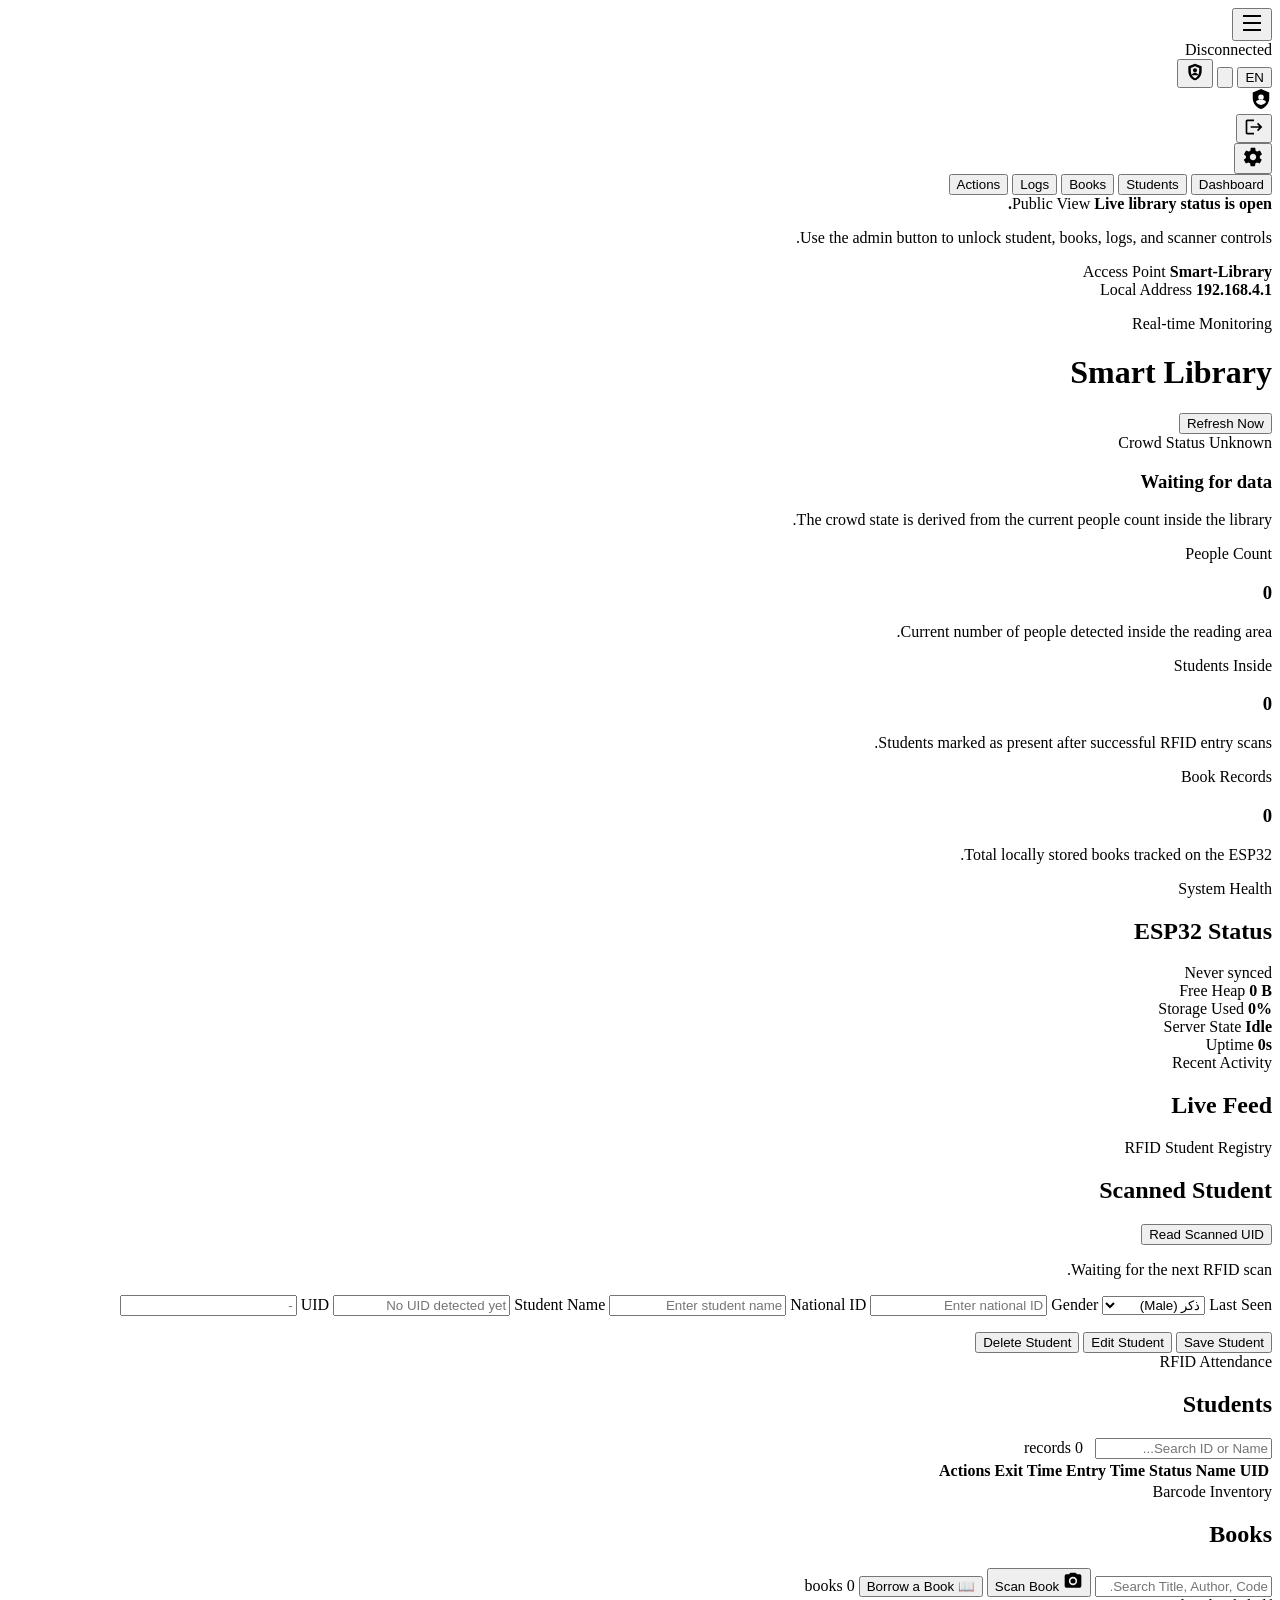
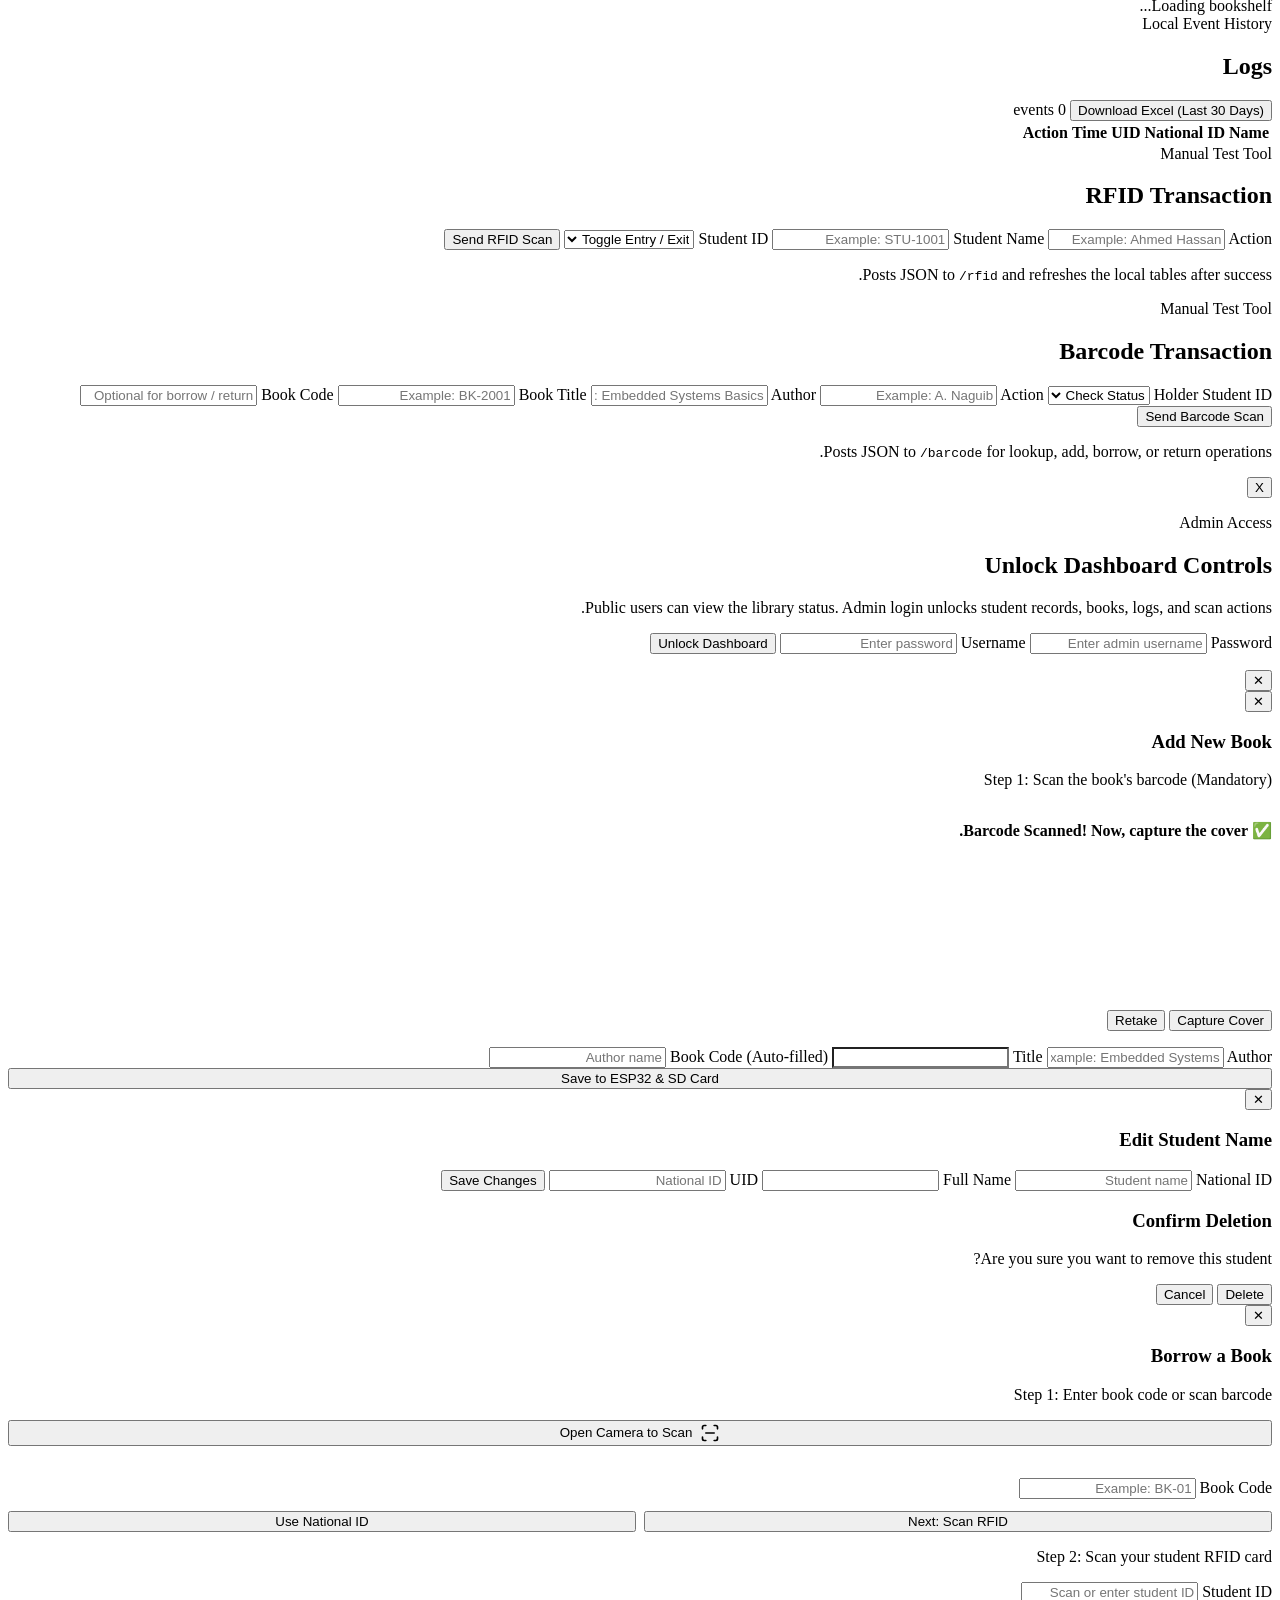
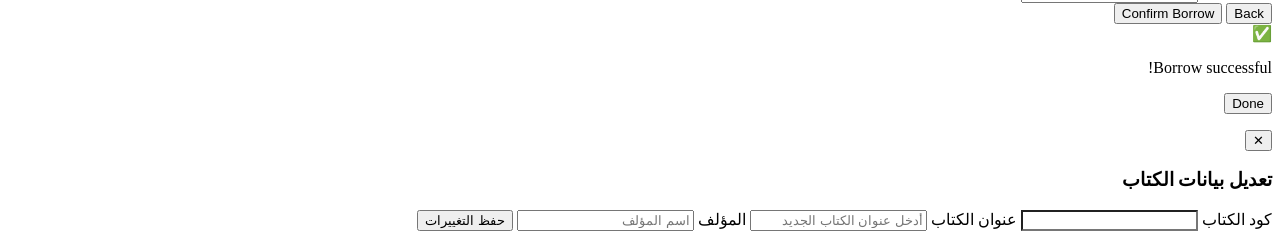
==== commit f3fe030e: "SmartLibrary2.0" ====
--- a/index.html
+++ b/index.html
@@ -1,16 +1,94 @@
+
 <!DOCTYPE html>
-<html lang="en">
+<html lang="ar" dir="rtl">
 <head>
-  <link rel="icon"  href="favicon.ico">
   <meta charset="UTF-8">
   <meta name="viewport" content="width=device-width, initial-scale=1.0, maximum-scale=1.0, user-scalable=yes">
+  
+  <script>
+    (function () {
+      try {
+        var savedTheme = localStorage.getItem("library-dashboard-theme") || "light";
+        var savedLanguage = localStorage.getItem("library-dashboard-language") || "ar";
+        document.documentElement.dataset.theme = savedTheme;
+        document.documentElement.dataset.language = savedLanguage;
+        document.documentElement.lang = savedLanguage;
+        document.documentElement.dir = savedLanguage === "ar" ? "rtl" : "ltr";
+      } catch (error) {
+        document.documentElement.dataset.theme = "light";
+        document.documentElement.dataset.language = "ar";
+        document.documentElement.lang = "ar";
+        document.documentElement.dir = "rtl";
+      }
+    }());
+  </script>
   <title>Smart Library Dashboard</title>
-  <link rel="stylesheet" href="smart_library.css">
+  <link rel="icon" type="image/png" href="icon.png">
+  <link rel="apple-touch-icon" href="icon.png">
+  <meta name="theme-color" content="#113a4d">
+  <link rel="manifest" href="manifest.json">
+  <link rel="stylesheet" href="style.css">
 </head>
 <body>
   <div class="background-glow background-glow-left"></div>
   <div class="background-glow background-glow-right"></div>
 
+  
+
+<header class="fixed-topbar">
+  <div class="fixed-topbar-left">
+    <button id="mobileMenuBtn" class="icon-btn mobile-only-btn" type="button" aria-label="Menu">
+      <svg viewBox="0 0 24 24" width="24" height="24" fill="currentColor"><path d="M3 4H21V6H3V4ZM3 11H21V13H3V11ZM3 18H21V20H3V18Z"></path></svg>
+    </button>
+  </div>
+
+  <div class="fixed-topbar-right" id="topbarControls">
+    <span id="connectionBadge" class="status-chip status-neutral">Disconnected</span>
+
+    <div id="slidingActions" class="sliding-actions">
+  <button id="languageToggleButton" class="icon-btn circle-btn lang-toggle-btn" type="button" title="تغيير اللغة">
+    <span id="languageToggleLabel" class="lang-text">EN</span>
+  </button>
+
+  <button id="themeToggleButton" class="icon-btn circle-btn" type="button" title="تغيير المظهر">
+    <svg class="morphing-icon" viewBox="0 0 24 24" fill="none" xmlns="http://www.w3.org/2000/svg">
+      <mask id="moon-mask">
+        <rect x="0" y="0" width="100%" height="100%" fill="white" />
+        <circle class="moon-cutout" cx="24" cy="10" r="6" fill="black" />
+      </mask>
+      <circle class="center-circle" cx="12" cy="12" r="6" fill="currentColor" mask="url(#moon-mask)" />
+      <g class="sun-rays" stroke="currentColor" stroke-width="2" stroke-linecap="round">
+        <line x1="12" y1="1" x2="12" y2="3" /><line x1="12" y1="21" x2="12" y2="23" />
+        <line x1="4.22" y1="4.22" x2="5.64" y2="5.64" /><line x1="18.36" y1="18.36" x2="19.78" y2="19.78" />
+        <line x1="1" y1="12" x2="3" y2="12" /><line x1="21" y1="12" x2="23" y2="12" />
+        <line x1="4.22" y1="19.78" x2="5.64" y2="18.36" /><line x1="18.36" y1="5.64" x2="19.78" y2="4.22" />
+      </g>
+    </svg>
+  </button>
+
+  <button id="adminLoginButton" class="icon-btn circle-btn admin-btn" type="button" title="دخول المشرف">
+    <svg viewBox="0 0 24 24" width="20" height="20" fill="currentColor"><path d="M12 2 4 5v6c0 5 3.4 9.7 8 11 4.6-1.3 8-6 8-11V5l-8-3Zm0 3.2 5 1.9v3.9c0 3.7-2.2 7.1-5 8.4-2.8-1.3-5-4.7-5-8.4V7.1l5-1.9Zm0 2.3a2.5 2.5 0 1 0 0 5 2.5 2.5 0 0 0 0-5Zm-4 8.3c1.1-1.8 2.6-2.8 4-2.8s2.9 1 4 2.8H8Z"></path></svg>
+  </button>
+
+  <div id="adminProfile" class="icon-btn circle-btn admin-profile-circle hidden" title="حساب المشرف">
+    <svg viewBox="0 0 24 24" width="22" height="22" fill="currentColor">
+      <path d="M12 1L3 5v6c0 5.55 3.84 10.74 9 12 5.16-1.26 9-6.45 9-12V5l-9-4zm0 6a3 3 0 1 1-3 3 3 3 0 0 1 3-3zm0 11.5a6.5 6.5 0 0 1-5.5-3.11c.14-1.89 3.66-2.9 5.5-2.9s5.36 1 5.5 2.9A6.5 6.5 0 0 1 12 18.5z"/>
+    </svg>
+  </div>
+
+  <button id="logoutButton" class="icon-btn circle-btn logout-btn hidden" type="button" title="تسجيل الخروج">
+    <svg viewBox="0 0 24 24" width="20" height="20" fill="currentColor"><path d="M17 7l-1.41 1.41L18.17 11H8v2h10.17l-2.58 2.58L17 17l5-5zM4 5h8V3H4c-1.1 0-2 .9-2 2v14c0 1.1.9 2 2 2h8v-2H4V5z"/></svg>
+  </button>
+</div>
+    <button id="settingsToggleBtn" class="icon-btn settings-trigger" type="button" aria-label="Settings">
+      <svg viewBox="0 0 24 24" width="22" height="22" fill="currentColor" style="transition: transform 0.4s ease;"><path d="M19.43 12.98c.04-.32.07-.64.07-.98s-.03-.66-.07-.98l2.11-1.65c.19-.15.24-.42.12-.64l-2-3.46c-.12-.22-.39-.3-.61-.22l-2.49 1c-.52-.4-1.08-.73-1.69-.98l-.38-2.65C14.46 2.18 14.25 2 14 2h-4c-.25 0-.46.18-.49.42l-.38 2.65c-.61.25-1.17.59-1.69.98l-2.49-1c-.23-.09-.49 0-.61.22l-2 3.46c-.13.22-.07.49-.12.64l2.11 1.65c-.04.32-.07.65-.07.98s.03.66.07.98l-2.11 1.65c-.19.15-.24.42-.12.64l2 3.46c.12.22.39.3.61.22l2.49-1c.52.4 1.08.73 1.69.98l.38 2.65c.03.24.24.42.49.42h4c.25 0 .46-.18.49-.42l.38-2.65c.61-.25 1.17-.59 1.69-.98l2.49 1c.23.09.49 0 .61-.22l2-3.46c.12-.22.07-.49-.12-.64l-2.11-1.65zM12 15.5c-1.93 0-3.5-1.57-3.5-3.5s1.57-3.5 3.5-3.5 3.5 1.57 3.5 3.5-1.57 3.5-3.5 3.5z"/></svg>
+    </button>
+  </div>
+</header>
+
+    
+  
+  
   <div id="appShell" class="shell">
     <aside class="sidebar">
       <div class="brand-block" style="display: none;">
@@ -35,7 +113,7 @@
       <div class="sidebar-footer admin-only">
         <div class="sidebar-card">
           <span class="meta-label">Access Point</span>
-          <strong id="apNameLabel">Library-ESP32</strong>
+          <strong id="apNameLabel">Smart-Library</strong>
         </div>
         <div class="sidebar-card">
           <span class="meta-label">Local Address</span>
@@ -43,29 +121,18 @@
         </div>
       </div>
     </aside>
-
-    <div class="content-shell">
+  
+      <div class="content-shell">
+      
+      <div id="sidebarOverlay" class="sidebar-overlay hidden"></div>
+
       <header class="topbar">
         <div>
-          <p class="eyebrow">Realtime Monitoring</p>
-          <h1>Smart Library Dashboard</h1>
-          <p class="topbar-copy">Monitor crowd level, student entries, books, and recent activity.</p>
-        </div>
-
+          <p class="eyebrow">Real-time Monitoring</p>
+          <h1>Smart Library</h1>
+        </div>
         <div class="topbar-actions">
-          <span id="connectionBadge" class="status-chip status-neutral">Disconnected</span>
           <button id="refreshButton" class="secondary-button" type="button">Refresh Now</button>
-          <button id="adminLoginButton" class="admin-button" type="button" aria-label="Admin login">
-            <svg viewBox="0 0 24 24" aria-hidden="true" focusable="false">
-              <path d="M12 2 4 5v6c0 5 3.4 9.7 8 11 4.6-1.3 8-6 8-11V5l-8-3Zm0 3.2 5 1.9v3.9c0 3.7-2.2 7.1-5 8.4-2.8-1.3-5-4.7-5-8.4V7.1l5-1.9Zm0 2.3a2.5 2.5 0 1 0 0 5 2.5 2.5 0 0 0 0-5Zm-4 8.3c1.1-1.8 2.6-2.8 4-2.8s2.9 1 4 2.8H8Z"></path>
-            </svg>
-            <span>Admin</span>
-          </button>
-          <div id="adminProfile" class="admin-profile hidden" aria-label="Administrator">
-            <span class="admin-avatar">👤</span>
-            <span class="admin-label">Admin</span>
-          </div>
-          <button id="logoutButton" class="ghost-button hidden" type="button">Logout</button>
         </div>
       </header>
 
@@ -87,7 +154,7 @@
               <p class="card-copy">Current number of people detected inside the reading area.</p>
             </article>
 
-            <article class="info-card">
+            <article class="info-card admin-only">
               <span class="meta-label">Students Inside</span>
               <h3 id="studentsInsideValue">0</h3>
               <p class="card-copy">Students marked as present after successful RFID entry scans.</p>
@@ -143,20 +210,73 @@
         </section>
 
         <section id="studentsView" class="view">
+          <article class="panel admin-only student-registry-panel">
+            <div class="panel-head">
+              <div>
+                <span class="meta-label">RFID Student Registry</span>
+                <h2>Scanned Student</h2>
+              </div>
+              <button id="scanRfidButton" class="primary-button" type="button">Read Scanned UID</button>
+            </div>
+
+            <p id="studentRegistryStatus" class="subtle-text">Waiting for the next RFID scan.</p>
+
+            <form id="studentRegistryForm" class="student-registry-form" novalidate>
+              <label class="field">
+                <span>UID</span>
+                <input id="studentUidInput" type="text" readonly placeholder="No UID detected yet">
+              </label>
+
+              <label class="field">
+                <span>Student Name</span>
+                <input id="studentRegistryNameInput" type="text" placeholder="Enter student name">
+              </label>
+
+              <label class="field">
+                <span>National ID</span>
+                <input id="studentNationalIdInput" type="text" inputmode="numeric" placeholder="Enter national ID">
+              </label>
+
+              <label class="field">
+                <span>Gender</span>
+                <select id="studentGenderInput">
+                  <option value="ذكر">ذكر (Male)</option>
+                  <option value="أنثى">أنثى (Female)</option>
+                </select>
+              </label>
+
+              <label class="field">
+                <span>Last Seen</span>
+                <input id="studentLastSeenInput" type="text" readonly placeholder="-">
+              </label>
+
+              <p id="studentRegistryError" class="form-error" aria-live="polite"></p>
+
+              <div class="student-registry-actions">
+                <button id="saveStudentButton" class="primary-button hidden" type="submit">Save Student</button>
+                <button id="updateStudentButton" class="secondary-button hidden" type="button">Edit Student</button>
+                <button id="deleteStudentButton" class="danger-button hidden" type="button">Delete Student</button>
+              </div>
+            </form>
+          </article>
+
           <article class="panel">
             <div class="panel-head">
               <div>
                 <span class="meta-label">RFID Attendance</span>
                 <h2>Students</h2>
               </div>
-              <span id="studentTableMeta" class="subtle-text">0 records</span>
+              <div style="display: flex; align-items: center; gap: 12px; flex-wrap: wrap;">
+                <input type="search" id="studentSearchInput" class="search-input" placeholder="Search ID or Name..." aria-label="Search students">
+                <span id="studentTableMeta" class="subtle-text">0 records</span>
+              </div>
             </div>
 
             <div class="table-shell">
               <table>
                 <thead>
                   <tr>
-                    <th>ID</th>
+                    <th>UID</th>
                     <th>Name</th>
                     <th>Status</th>
                     <th>Entry Time</th>
@@ -179,14 +299,14 @@
                 <h2>Books</h2>
               </div>
               <div class="panel-actions">
-                <!-- Admin camera trigger -->
+                <input type="search" id="bookSearchInput" class="search-input" placeholder="Search Title, Author, Code..." aria-label="Search books">
+                
                 <button id="cameraAddBookBtn" class="camera-trigger admin-only" type="button" title="Add book via camera">
                   <svg viewBox="0 0 24 24" width="20" height="20" fill="currentColor">
                     <path d="M4 4h3l2-2h6l2 2h3a2 2 0 0 1 2 2v12a2 2 0 0 1-2 2H4a2 2 0 0 1-2-2V6a2 2 0 0 1 2-2zm8 3a5 5 0 1 0 0 10 5 5 0 0 0 0-10zm0 2a3 3 0 1 1 0 6 3 3 0 0 1 0-6z"/>
                   </svg>
                   <span>Scan Book</span>
                 </button>
-                <!-- Public borrow button (visible to non-admin) -->
                 <button id="publicBorrowBtn" class="borrow-trigger public-only" type="button">
                   <span>📖 Borrow a Book</span>
                 </button>
@@ -208,16 +328,21 @@
                 <span class="meta-label">Local Event History</span>
                 <h2>Logs</h2>
               </div>
-              <span id="logsTableMeta" class="subtle-text">0 events</span>
+              <div class="panel-actions">
+                <button id="downloadHistoryButton" class="secondary-button admin-only" type="button">Download Excel (Last 30 Days)</button>
+                <span id="logsTableMeta" class="subtle-text">0 events</span>
+              </div>
             </div>
 
             <div class="table-shell">
               <table>
                 <thead>
                   <tr>
+                    <th>Name</th>
+                    <th>National ID</th>
+                    <th>UID</th>
                     <th>Time</th>
-                    <th>Type</th>
-                    <th>Message</th>
+                    <th>Action</th>
                   </tr>
                 </thead>
                 <tbody id="logsTableBody"></tbody>
@@ -244,7 +369,7 @@
 
                 <label class="field">
                   <span>Student Name</span>
-                  <input id="rfidNameInput" name="studentName" type="text" placeholder="Example: Sara Hassan">
+                  <input id="rfidNameInput" name="studentName" type="text" placeholder="Example: Ahmed Hassan">
                 </label>
 
                 <label class="field">
@@ -322,19 +447,9 @@
         <p class="login-text">
           Public users can view the library status. Admin login unlocks student records, books, logs, and scan actions.
         </p>
-        <div class="login-meta">
-          <div class="meta-item">
-            <span class="meta-label">Default Username</span>
-            <strong>admin</strong>
-          </div>
-          <div class="meta-item">
-            <span class="meta-label">Default Password</span>
-            <strong>library123</strong>
-          </div>
-        </div>
-      </div>
-
-      <form id="loginForm" class="login-form modal-form" novalidate>
+        
+
+      </div><form id="loginForm" class="login-form modal-form" novalidate>
         <label class="field">
           <span>Username</span>
           <input id="usernameInput" name="username" type="text" placeholder="Enter admin username" autocomplete="username" required>
@@ -423,8 +538,16 @@
       <form id="editStudentForm" class="modal-form" novalidate>
         <input type="hidden" id="editStudentId">
         <label class="field">
+          <span>UID</span>
+          <input id="editStudentUid" type="text" readonly>
+        </label>
+        <label class="field">
           <span>Full Name</span>
           <input id="editStudentName" type="text" placeholder="Student name" required>
+        </label>
+        <label class="field">
+          <span>National ID</span>
+          <input id="editStudentNationalId" type="text" inputmode="numeric" placeholder="National ID" required>
         </label>
         <button type="submit" class="primary-button">Save Changes</button>
         <p id="editStudentError" class="form-error"></p>
@@ -459,7 +582,7 @@
             <path d="M3 7V5a2 2 0 0 1 2-2h2"></path><path d="M17 3h2a2 2 0 0 1 2 2v2"></path><path d="M21 17v2a2 2 0 0 1-2 2h-2"></path><path d="M7 21H5a2 2 0 0 1-2-2v-2"></path>
             <line x1="7" y1="12" x2="17" y2="12"></line>
           </svg>
-          Open Camera to Scan
+          <span id="startScannerBtnLabel">Open Camera to Scan</span>
         </button>
 
         <div id="qr-reader" class="hidden" style="width:100%; margin-bottom: 16px; border-radius: 12px; overflow: hidden; border: 1px solid var(--line);"></div>
@@ -497,8 +620,32 @@
   </div>
 
   <div id="toast" class="toast" role="status" aria-live="polite"></div>
-
-  <script src="/html5-qrcode.min.js"></script>
-  <script src="smart_library.js"></script>
+  <div id="editBookModal" class="modal hidden" role="dialog" aria-modal="true" aria-labelledby="editBookModalTitle">
+    <div class="modal-backdrop" data-close-modal="true"></div>
+    <div class="modal-card small-modal">
+      <button class="modal-close" id="closeEditBookModalBtn" type="button">✕</button>
+      <h3 id="editBookModalTitle">تعديل بيانات الكتاب</h3>
+      <form id="editBookForm" class="modal-form" novalidate>
+        <label class="field">
+          <span>كود الكتاب</span>
+          <input id="editBookCode" type="text" readonly style="background: var(--line); cursor: not-allowed;">
+        </label>
+        <label class="field">
+          <span>عنوان الكتاب</span>
+          <input id="editBookTitle" type="text" placeholder="أدخل عنوان الكتاب الجديد" required>
+        </label>
+        <label class="field">
+          <span>المؤلف</span>
+          <input id="editBookAuthor" type="text" placeholder="اسم المؤلف" required>
+        </label>
+        <button type="submit" class="primary-button">حفظ التغييرات</button>
+        <p id="editBookError" class="form-error"></p>
+      </form>
+    </div>
+  </div>
+
+  <script src="libs/html5_qrcode.min1.js" defer></script>
+  <script src="libs/xlsx.full.min.js" defer></script>
+  <script src="app.js" defer></script>
 </body>
-</html>+</html>
